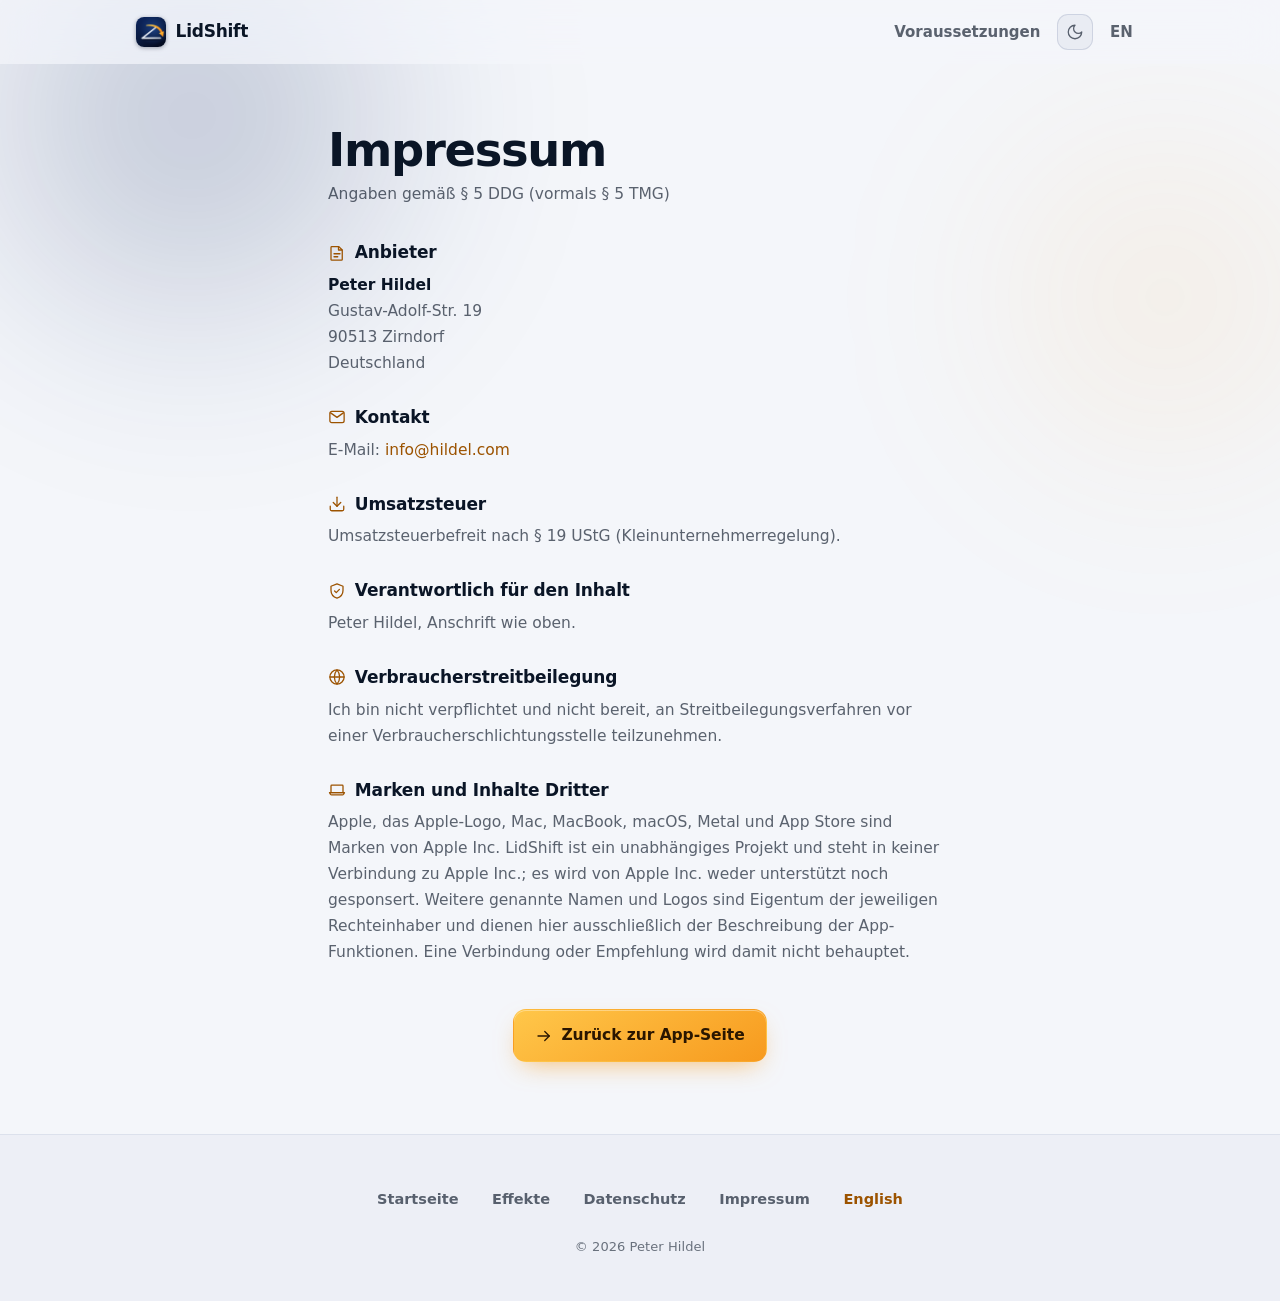
==== impressum-de.html @ c19d1894 "Add LidShift landing page matching app develop Static English/German landing page with interactive l" ====
<!DOCTYPE html>
<html lang="de" class="dark">
<head>
  <meta charset="UTF-8">
  <meta name="viewport" content="width=device-width, initial-scale=1.0">
  <title>Impressum | LidShift</title>
  <meta name="description" content="Impressum und Anbieterkennzeichnung für LidShift.">
  <meta name="robots" content="noindex">
  <link rel="alternate" hreflang="en" href="https://v4ulthunt3r.github.io/lidshift-website/impressum.html">
  <link rel="alternate" hreflang="de" href="https://v4ulthunt3r.github.io/lidshift-website/impressum-de.html">
  <meta name="theme-color" content="#070E1C" media="(prefers-color-scheme: dark)">
  <meta name="theme-color" content="#F4F6FA" media="(prefers-color-scheme: light)">
  <link rel="icon" href="assets/favicon-64.png" sizes="64x64" type="image/png">
  <link rel="icon" href="assets/favicon-32.png" sizes="32x32" type="image/png">
  <link rel="apple-touch-icon" href="assets/apple-touch-icon.png">
  <script>
    (function () {
      try {
        var saved = localStorage.getItem('theme');
        if (saved === 'light') document.documentElement.classList.remove('dark');
        else if (saved === 'dark') document.documentElement.classList.add('dark');
        else if (window.matchMedia('(prefers-color-scheme: light)').matches)
          document.documentElement.classList.remove('dark');
      } catch (e) {}
    })();
  </script>
  <link rel="stylesheet" href="assets/landing.css?v=2">
</head>
<body>
<a class="skip" href="#main">Zum Inhalt springen</a>

<div class="ambient" aria-hidden="true"><i class="amb amb-1"></i><i class="amb amb-2"></i></div>

<svg class="lidshift-icons" aria-hidden="true" focusable="false"><defs>
<symbol id="i-laptop" viewBox="0 0 24 24"><path d="M5 5.5h14a1 1 0 0 1 1 1v9H4v-9a1 1 0 0 1 1-1Z"/><path d="M2 15.5h20l-1.4 2.3a1.6 1.6 0 0 1-1.4.7H4.8a1.6 1.6 0 0 1-1.4-.7Z"/></symbol>
<symbol id="i-angle" viewBox="0 0 24 24"><path d="M3.5 19.5h17"/><path d="M3.5 19.5 15.5 6"/><path d="M19.2 12.4a8.2 8.2 0 0 0-2.6-4.6"/></symbol>
<symbol id="i-glass" viewBox="0 0 24 24"><rect x="3.5" y="3.5" width="17" height="17" rx="3"/><path d="M3.5 12.5h17"/><path d="M6.5 8h5M6.5 16.8h3"/></symbol>
<symbol id="i-shutter" viewBox="0 0 24 24"><rect x="3.5" y="3.5" width="17" height="17" rx="3"/><path d="M3.5 10.5h17" /><path d="M4 7h16M4 4.6h16" /></symbol>
<symbol id="i-paper" viewBox="0 0 24 24"><path d="M6 2.8h8.4L19 7.4V21a.8.8 0 0 1-.8.8H6a.8.8 0 0 1-.8-.8V3.6A.8.8 0 0 1 6 2.8Z"/><path d="M14 2.9v4.6h4.7"/><path d="M8 12.5h7M8 16.3h4.5"/></symbol>
<symbol id="i-tv" viewBox="0 0 24 24"><rect x="2.5" y="5.5" width="19" height="13" rx="2.5"/><path d="M8 2.5l4 3 4-3"/><path d="M6 12h12"/></symbol>
<symbol id="i-dim" viewBox="0 0 24 24"><circle cx="12" cy="12" r="3.4"/><path d="M12 4.2V2.5M12 21.5v-1.7M5.5 5.5 4.3 4.3M19.7 19.7l-1.2-1.2M4.2 12H2.5M21.5 12h-1.7"/></symbol>
<symbol id="i-sliders" viewBox="0 0 24 24"><path d="M4 7h9M17.5 7H20M4 17h3M11.5 17H20"/><circle cx="15" cy="7" r="2.3"/><circle cx="9" cy="17" r="2.3"/></symbol>
<symbol id="i-gauge" viewBox="0 0 24 24"><path d="M3.2 17.5a9.5 9.5 0 1 1 17.6 0"/><path d="M12 13.5 16 9.8"/><circle cx="12" cy="14.4" r="1.4"/></symbol>
<symbol id="i-power" viewBox="0 0 24 24"><path d="M12 3.2v8"/><path d="M6.6 6.4a7.5 7.5 0 1 0 10.8 0"/></symbol>
<symbol id="i-cpu" viewBox="0 0 24 24"><rect x="6.5" y="6.5" width="11" height="11" rx="2.2"/><path d="M10 3.5v2.6M14 3.5v2.6M10 17.9v2.6M14 17.9v2.6M3.5 10h2.6M3.5 14h2.6M17.9 10h2.6M17.9 14h2.6"/></symbol>
<symbol id="i-lock" viewBox="0 0 24 24"><rect x="4" y="10.5" width="16" height="10.5" rx="2.5"/><path d="M7.8 10.5V7.2a4.2 4.2 0 0 1 8.4 0v3.3"/></symbol>
<symbol id="i-shield" viewBox="0 0 24 24"><path d="M12 2.5 4 5.7v5.6c0 4.6 3.2 8.6 8 10.2 4.8-1.6 8-5.6 8-10.2V5.7Z"/><path d="m8.8 12 2.2 2.2 4.2-4.4"/></symbol>
<symbol id="i-check" viewBox="0 0 24 24"><path d="m4.5 12.5 5 5 10-11"/></symbol>
<symbol id="i-check-circle" viewBox="0 0 24 24"><circle cx="12" cy="12" r="9.2"/><path d="m8 12.3 2.8 2.8L16.2 9"/></symbol>
<symbol id="i-info" viewBox="0 0 24 24"><circle cx="12" cy="12" r="9.2"/><path d="M12 10.8v6M12 7.6h.01"/></symbol>
<symbol id="i-moon" viewBox="0 0 24 24"><path d="M12 3a6 6 0 0 0 9 9 9 9 0 1 1-9-9Z"/></symbol>
<symbol id="i-sun" viewBox="0 0 24 24"><circle cx="12" cy="12" r="4"/><path d="M12 2v2M12 20v2M4.9 4.9l1.4 1.4M17.7 17.7l1.4 1.4M2 12h2M20 12h2M4.9 19.1l1.4-1.4M17.7 6.3l1.4-1.4"/></symbol>
<symbol id="i-arrow-right" viewBox="0 0 24 24"><path d="M4 12h15"/><path d="m13 6 6 6-6 6"/></symbol>
<symbol id="i-arrow-down" viewBox="0 0 24 24"><path d="M12 4.5v15"/><path d="m6 13.5 6 6 6-6"/></symbol>
<symbol id="i-hand" viewBox="0 0 24 24"><path d="M8 11V5.4a1.9 1.9 0 0 1 3.8 0V11"/><path d="M11.8 11V4.3a1.9 1.9 0 0 1 3.8 0V11"/><path d="M15.6 11.6V6.9a1.9 1.9 0 0 1 3.8 0V14a7.5 7.5 0 0 1-7.5 7.5h-.8a7 7 0 0 1-6.6-4.7L3 13.2a1.9 1.9 0 0 1 3.3-1.8L8 13.6V11"/></symbol>
<symbol id="i-mail" viewBox="0 0 24 24"><rect x="2.5" y="4.5" width="19" height="15" rx="2.5"/><path d="m3.5 6.5 8.5 6 8.5-6"/></symbol>
<symbol id="i-note" viewBox="0 0 24 24"><path d="M5 3.5h9.5L19 8v12.5a1 1 0 0 1-1 1H5a1 1 0 0 1-1-1v-16a1 1 0 0 1 1-1Z"/><path d="M14 3.6V8h4.6"/><path d="M8 13h8M8 17h5"/></symbol>
<symbol id="i-globe" viewBox="0 0 24 24"><circle cx="12" cy="12" r="9.5"/><path d="M2.6 12h18.8"/><path d="M12 2.5a14.5 14.5 0 0 1 0 19 14.5 14.5 0 0 1 0-19Z"/></symbol>
<symbol id="i-download" viewBox="0 0 24 24"><path d="M21 15v4a2 2 0 0 1-2 2H5a2 2 0 0 1-2-2v-4"/><path d="m7 10 5 5 5-5"/><path d="M12 15V3"/></symbol>
<symbol id="i-eye-off" viewBox="0 0 24 24"><path d="M10.6 6.2A9.7 9.7 0 0 1 12 6c5.5 0 9.5 6 9.5 6a17 17 0 0 1-3 3.6"/><path d="M6.6 7.6A17 17 0 0 0 2.5 12S6.5 18 12 18a9.6 9.6 0 0 0 4.1-.9"/><path d="M9.9 9.9a3 3 0 0 0 4.2 4.2"/><path d="m3 3 18 18"/></symbol>
<symbol id="i-wifi-off" viewBox="0 0 24 24"><path d="M2.5 8.5a14 14 0 0 1 6-3.3M15 5.3a14 14 0 0 1 6.5 3.2"/><path d="M6 12.2a9 9 0 0 1 3-1.9M18 12.2a9 9 0 0 0-2.2-1.5"/><path d="M9.4 15.8a4.2 4.2 0 0 1 5.2 0"/><path d="M12 19.2h.01"/><path d="m3 3 18 18"/></symbol>
<symbol id="i-code" viewBox="0 0 24 24"><path d="m8.5 8-4.5 4 4.5 4M15.5 8l4.5 4-4.5 4"/></symbol>
</defs></svg>

<div id="nav-top" aria-hidden="true"></div>
<nav class="nav">
  <div class="wrap nav-inner">
    <a class="brand" href="index-de.html">
      <img src="assets/icon-256.png" alt="" width="30" height="30">
      <span>LidShift</span>
    </a>
    <div class="nav-right">
      <a class="nav-link hide-sm" href="index-de.html#requirements">Voraussetzungen</a>
      <button id="theme-toggle" class="icon-btn" type="button" aria-label="Zwischen hellem und dunklem Erscheinungsbild wechseln" aria-pressed="true">
        <svg class="ico" id="theme-icon" aria-hidden="true"><use href="#i-moon"/></svg>
      </button>
      <a class="nav-link" href="impressum.html" hreflang="en" lang="en">EN</a>
    </div>
  </div>
</nav>

<main class="doc" id="main">
  <h1>Impressum</h1>
  <p class="doc-meta">Angaben gemäß § 5 DDG (vormals § 5 TMG)</p>

  <section>
    <h2><svg class="ico" aria-hidden="true"><use href="#i-note"/></svg> Anbieter</h2>
    <p>
      <strong>Peter Hildel</strong><br>
      Gustav-Adolf-Str. 19<br>
      90513 Zirndorf<br>
      Deutschland
    </p>
  </section>

  <section>
    <h2><svg class="ico" aria-hidden="true"><use href="#i-mail"/></svg> Kontakt</h2>
    <p>E-Mail: <a href="mailto:info@hildel.com">info@hildel.com</a></p>
  </section>

  <section>
    <h2><svg class="ico" aria-hidden="true"><use href="#i-download"/></svg> Umsatzsteuer</h2>
    <p>Umsatzsteuerbefreit nach § 19 UStG (Kleinunternehmerregelung).</p>
  </section>

  <section>
    <h2><svg class="ico" aria-hidden="true"><use href="#i-shield"/></svg> Verantwortlich für den Inhalt</h2>
    <p>Peter Hildel, Anschrift wie oben.</p>
  </section>

  <section>
    <h2><svg class="ico" aria-hidden="true"><use href="#i-globe"/></svg> Verbraucherstreitbeilegung</h2>
    <p>
      Ich bin nicht verpflichtet und nicht bereit, an Streitbeilegungsverfahren vor einer
      Verbraucherschlichtungsstelle teilzunehmen.
    </p>
  </section>

  <section>
    <h2><svg class="ico" aria-hidden="true"><use href="#i-laptop"/></svg> Marken und Inhalte Dritter</h2>
    <p>
      Apple, das Apple-Logo, Mac, MacBook, macOS, Metal und App Store sind Marken von Apple Inc.
      LidShift ist ein unabhängiges Projekt und steht in keiner Verbindung zu Apple Inc.; es wird von
      Apple Inc. weder unterstützt noch gesponsert. Weitere genannte Namen und Logos sind Eigentum der
      jeweiligen Rechteinhaber und dienen hier ausschließlich der Beschreibung der App-Funktionen. Eine
      Verbindung oder Empfehlung wird damit nicht behauptet.
    </p>
  </section>

  <div class="back">
    <a href="index-de.html" class="btn btn-primary">
      <svg class="ico" aria-hidden="true"><use href="#i-arrow-right"/></svg> Zurück zur App-Seite
    </a>
  </div>
</main>

<footer class="footer">
  <div class="wrap">
    <div class="footer-links">
      <a href="index-de.html">Startseite</a>
      <a href="index-de.html#effects">Effekte</a>
      <a href="index-de.html#privacy">Datenschutz</a>
      <a href="impressum-de.html">Impressum</a>
      <a class="lang" href="impressum.html" hreflang="en" lang="en">English</a>
    </div>
    <p class="footer-note tiny">© <span id="year">2026</span> Peter Hildel</p>
  </div>
</footer>

<script src="assets/site.js?v=1"></script>
</body>
</html>
---- assets/landing.css ----
/* LidShift — landing page styles.
   Dark-first, because the product is about a screen going quiet.
   Tokens are declared on :root (light) and overridden for .dark so the
   toggle wins in both directions; nothing gets its only value in a
   media query. */

:root {
  --bg: #F4F6FA;
  --bg-deep: #E8ECF3;
  --panel: #FFFFFF;
  --surface: rgba(13, 37, 95, 0.045);
  --surface-2: rgba(13, 37, 95, 0.075);
  --hairline: rgba(13, 37, 95, 0.12);
  --hairline-soft: rgba(13, 37, 95, 0.07);

  --text: #0A1526;
  --text-sec: rgba(10, 21, 38, 0.66);
  --text-ter: rgba(10, 21, 38, 0.58);

  --accent: #F79A1E;          /* fills, glows, the lid arc */
  --accent-warm: #FFC74A;
  --accent-ink: #9C5300;      /* accent as text/links on light */
  --accent-grad-1: #E08A00;   /* the headline gradient, contrast-safe per theme */
  --accent-grad-2: #B25A00;
  --navy: #0D255F;
  --navy-deep: #050D22;

  --nav-bg: rgba(244, 246, 250, 0.72);
  --card: rgba(255, 255, 255, 0.72);
  --card-solid: #FFFFFF;
  --shadow-card: 0 1px 2px rgba(10, 21, 38, 0.05), 0 12px 34px -14px rgba(10, 21, 38, 0.18);
  --shadow-lift: 0 2px 6px rgba(10, 21, 38, 0.07), 0 28px 60px -24px rgba(10, 21, 38, 0.28);

  /* Spacing scales with type so a larger system text size does not break layout. */
  --gutter: clamp(1.25rem, 4vw, 2.5rem);
  --section-y: clamp(4.5rem, 11vh, 8rem);
  --radius-lg: 22px;
  --radius: 16px;
  --radius-sm: 11px;

  color-scheme: light;
}

.dark {
  --bg: #070E1C;
  --bg-deep: #04080F;
  --panel: #0C1730;
  --surface: rgba(255, 255, 255, 0.05);
  --surface-2: rgba(255, 255, 255, 0.085);
  --hairline: rgba(255, 255, 255, 0.11);
  --hairline-soft: rgba(255, 255, 255, 0.06);

  --text: #F3F6FB;
  --text-sec: rgba(236, 241, 248, 0.66);
  --text-ter: rgba(236, 241, 248, 0.55);

  --accent: #FFA524;
  --accent-warm: #FFC74A;
  --accent-ink: #FFB645;
  --accent-grad-1: #FFC74A;
  --accent-grad-2: #FFA524;

  --nav-bg: rgba(7, 14, 28, 0.68);
  --card: rgba(255, 255, 255, 0.045);
  --card-solid: #0C1730;
  --shadow-card: 0 1px 0 rgba(255, 255, 255, 0.04) inset, 0 16px 40px -18px rgba(0, 0, 0, 0.7);
  --shadow-lift: 0 1px 0 rgba(255, 255, 255, 0.06) inset, 0 30px 70px -26px rgba(0, 0, 0, 0.85);

  color-scheme: dark;
}

*, *::before, *::after { box-sizing: border-box; }

html {
  -webkit-text-size-adjust: 100%;
  scroll-behavior: smooth;
  scroll-padding-top: 5.5rem;
}

body {
  margin: 0;
  background: var(--bg);
  color: var(--text);
  font-family: -apple-system, BlinkMacSystemFont, "SF Pro Text", system-ui, "Segoe UI", sans-serif;
  font-size: 1rem;
  line-height: 1.6;
  -webkit-font-smoothing: antialiased;
  text-rendering: optimizeLegibility;
  overflow-x: hidden;
}

/* ---------- Ambient light ------------------------------------------------ */
/* A slow, wide wash behind everything — the icon's navy and amber, nothing
   moving fast enough to distract. Semi-transparent and blurred, per the
   large-moving-object rule. */
.ambient {
  position: fixed;
  inset: 0;
  z-index: -1;
  overflow: hidden;
  pointer-events: none;
}
.ambient i {
  position: absolute;
  display: block;
  border-radius: 50%;
  filter: blur(90px);
  opacity: 0.5;
}
.amb-1 { width: 46vw; height: 46vw; top: -14vw; left: -8vw;  background: radial-gradient(circle, rgba(13,37,95,.55), transparent 70%); }
.amb-2 { width: 38vw; height: 38vw; top: 6vh;  right: -10vw; background: radial-gradient(circle, rgba(255,165,36,.24), transparent 70%); }
.amb-3 { width: 44vw; height: 44vw; top: 92vh; left: 12vw;   background: radial-gradient(circle, rgba(13,37,95,.42), transparent 70%); }
.dark .amb-1 { background: radial-gradient(circle, rgba(21,58,140,.5), transparent 70%); }
.dark .amb-2 { background: radial-gradient(circle, rgba(255,165,36,.17), transparent 70%); }
.dark .amb-3 { background: radial-gradient(circle, rgba(13,37,95,.55), transparent 70%); }

/* ---------- Layout ------------------------------------------------------- */
.wrap { width: 100%; max-width: 68rem; margin-inline: auto; padding-inline: var(--gutter); }
.wrap-narrow { max-width: 48rem; }
section { padding-block: var(--section-y); }
.stack { display: grid; gap: 1rem; }

/* ---------- Typography --------------------------------------------------- */
/* Tracking and leading are size-specific: tight and slightly negative as the
   type grows, near-zero for body copy. */
h1, h2, h3, h4 {
  font-family: -apple-system, BlinkMacSystemFont, "SF Pro Display", system-ui, sans-serif;
  margin: 0;
  font-weight: 700;
  text-wrap: balance;
}
h1 {
  font-size: clamp(2.4rem, 6.4vw, 4.2rem);
  line-height: 1.03;
  letter-spacing: -0.028em;
}
h2 {
  font-size: clamp(1.75rem, 3.6vw, 2.6rem);
  line-height: 1.12;
  letter-spacing: -0.022em;
}
h3 {
  font-size: 1.0625rem;
  line-height: 1.35;
  letter-spacing: -0.008em;
  font-weight: 650;
}
p { margin: 0; }
a { color: var(--accent-ink); text-decoration: none; }
a:hover { text-decoration: underline; text-underline-offset: 3px; }
strong { font-weight: 650; }

.eyebrow {
  font-size: 0.75rem;
  font-weight: 680;
  letter-spacing: 0.1em;   /* positive tracking: small text needs air */
  text-transform: uppercase;
  color: var(--accent-ink);
}
.lede {
  font-size: clamp(1.0625rem, 1.7vw, 1.25rem);
  line-height: 1.55;
  color: var(--text-sec);
  letter-spacing: -0.006em;
  max-width: 40ch;
}
.section-head { display: grid; gap: 0.85rem; margin-bottom: clamp(2rem, 5vw, 3.25rem); }
.section-head .lede { max-width: 52ch; }
.muted { color: var(--text-sec); }
.tiny { font-size: 0.8125rem; line-height: 1.55; color: var(--text-ter); letter-spacing: 0.005em; }
.mono { font-variant-numeric: tabular-nums; font-feature-settings: "tnum"; }
code, .code {
  font-family: ui-monospace, SFMono-Regular, Menlo, Consolas, monospace;
  font-size: 0.8em;
  padding: 0.16em 0.42em;
  border-radius: 6px;
  background: var(--surface-2);
  color: var(--text);
  white-space: nowrap;
}

/* ---------- Nav ---------------------------------------------------------- */
#nav-top { position: absolute; top: 0; height: 1px; width: 100%; }
.nav {
  position: sticky;
  top: 0;
  z-index: 50;
  background: var(--nav-bg);
  backdrop-filter: blur(22px) saturate(180%);
  -webkit-backdrop-filter: blur(22px) saturate(180%);
}
/* Scroll edge, not a permanent hairline: the soft fade only appears once
   content actually runs beneath the bar. */
.nav::after {
  content: "";
  position: absolute;
  left: 0; right: 0; top: 100%;
  height: 22px;
  background: linear-gradient(to bottom, var(--nav-bg), transparent);
  opacity: 0;
  transition: opacity 260ms ease;
  pointer-events: none;
}
.nav.scrolled::after { opacity: 1; }
.nav.scrolled { border-bottom: 1px solid var(--hairline-soft); }
.nav-inner {
  height: 4rem;
  display: flex;
  align-items: center;
  justify-content: space-between;
  gap: 1rem;
}
.brand {
  display: inline-flex;
  align-items: center;
  gap: 0.6rem;
  color: var(--text);
  font-weight: 680;
  letter-spacing: -0.015em;
  font-size: 1.0625rem;
}
.brand:hover { text-decoration: none; }
.brand img { width: 30px; height: 30px; border-radius: 8px; box-shadow: 0 1px 4px rgba(5,13,34,.35); }
.nav-right { display: flex; align-items: center; gap: 0.35rem; }
.nav-link {
  color: var(--text-sec);
  font-size: 0.9375rem;
  font-weight: 550;
  padding: 0.5rem 0.7rem;
  border-radius: 9px;
  transition: color 140ms ease, background-color 140ms ease;
}
.nav-link:hover { color: var(--text); background: var(--surface); text-decoration: none; }
@media (max-width: 40rem) { .nav-link.hide-sm { display: none; } }

.icon-btn {
  display: grid;
  place-items: center;
  width: 2.25rem;
  height: 2.25rem;
  border: 1px solid var(--hairline);
  border-radius: 11px;
  background: var(--surface);
  color: var(--text-sec);
  cursor: pointer;
  padding: 0;
  transition: transform 110ms ease-out, background-color 140ms ease, color 140ms ease;
}
.icon-btn:hover { color: var(--text); background: var(--surface-2); }
.icon-btn:active { transform: scale(0.94); }   /* feedback on press, not release */

.ico { width: 1.125rem; height: 1.125rem; fill: none; stroke: currentColor; stroke-width: 1.7; stroke-linecap: round; stroke-linejoin: round; }
.lidshift-icons { display: none; }

/* ---------- Buttons ------------------------------------------------------ */
.btn {
  display: inline-flex;
  align-items: center;
  justify-content: center;
  gap: 0.5rem;
  padding: 0.8rem 1.35rem;
  border: 1px solid transparent;
  border-radius: 13px;
  font-size: 0.9688rem;
  font-weight: 620;
  letter-spacing: -0.004em;
  cursor: pointer;
  font-family: inherit;
  transition: transform 110ms ease-out, box-shadow 200ms ease, background-color 160ms ease;
}
.btn:hover { text-decoration: none; }
.btn:active { transform: scale(0.975); }
.btn-primary {
  background: linear-gradient(150deg, var(--accent-warm), var(--accent));
  color: #2A1600;
  box-shadow: 0 1px 0 rgba(255,255,255,.35) inset, 0 10px 26px -10px rgba(247,154,30,.65);
}
.btn-primary:hover { box-shadow: 0 1px 0 rgba(255,255,255,.4) inset, 0 14px 32px -10px rgba(247,154,30,.8); }
.btn-secondary {
  background: var(--surface);
  border-color: var(--hairline);
  color: var(--text);
  backdrop-filter: blur(10px);
  -webkit-backdrop-filter: blur(10px);
}
.btn-secondary:hover { background: var(--surface-2); }
.btn-row { display: flex; flex-wrap: wrap; gap: 0.75rem; align-items: center; }

/* ---------- Hero -------------------------------------------------------- */
.hero { padding-block: clamp(3rem, 8vh, 5.5rem) clamp(2rem, 5vh, 3rem); }
.hero-grid {
  display: grid;
  gap: clamp(2.25rem, 5vw, 4rem);
  align-items: center;
}
@media (min-width: 62rem) {
  .hero-grid { grid-template-columns: minmax(0, 0.95fr) minmax(0, 1.05fr); }
}
.hero-copy { display: grid; gap: 1.35rem; justify-items: start; }
.hero-icon {
  width: clamp(72px, 11vw, 96px);
  height: clamp(72px, 11vw, 96px);
  border-radius: 22%;
  box-shadow: var(--shadow-lift);
}
.hero h1 .accent {
  background: linear-gradient(120deg, var(--accent-grad-1), var(--accent-grad-2));
  -webkit-background-clip: text;
  background-clip: text;
  color: transparent;
}
.pill-row { display: flex; flex-wrap: wrap; gap: 0.5rem; }
.pill {
  display: inline-flex;
  align-items: center;
  gap: 0.4rem;
  padding: 0.34rem 0.7rem;
  border: 1px solid var(--hairline);
  border-radius: 999px;
  background: var(--surface);
  font-size: 0.8125rem;
  font-weight: 560;
  color: var(--text-sec);
  letter-spacing: 0.002em;
}
.pill .ico { width: 0.9375rem; height: 0.9375rem; }

/* ---------- The lid demo ------------------------------------------------- */
/* The whole product is one continuous gesture, so the page lets you perform
   it: grab the lid, move it, watch the desktop answer 1:1. */
.demo {
  position: relative;
  border: 1px solid var(--hairline);
  border-radius: var(--radius-lg);
  background: linear-gradient(170deg, rgba(13,37,95,.1), rgba(13,37,95,.02));
  box-shadow: var(--shadow-lift);
  padding: clamp(1.1rem, 2.6vw, 1.75rem);
  backdrop-filter: blur(18px);
  -webkit-backdrop-filter: blur(18px);
}
.dark .demo { background: linear-gradient(170deg, rgba(30,72,160,.16), rgba(4,8,15,.5)); }

.stage {
  position: relative;
  aspect-ratio: 4 / 3;
  display: flex;
  align-items: flex-end;
  justify-content: center;
  touch-action: none;          /* the lid owns vertical dragging */
  user-select: none;
  -webkit-user-select: none;
}

/* --- The MacBook --- */
.mac { position: relative; width: 88%; }
.mac-base {
  position: relative;
  height: 2.4%;
  min-height: 9px;
  border-radius: 0 0 7px 7px;
  background: linear-gradient(180deg, #D8DDE6, #9AA3B2 55%, #767F8F);
  box-shadow: 0 10px 26px -10px rgba(4,8,15,.75);
}
.dark .mac-base { background: linear-gradient(180deg, #AEB6C4, #6B7382 55%, #474E5C); }
.mac-base::before {   /* the notch you slide a finger into */
  content: "";
  position: absolute;
  left: 50%; top: 0;
  width: 16%; height: 42%;
  transform: translateX(-50%);
  border-radius: 0 0 6px 6px;
  background: rgba(4,8,15,.28);
}
.mac-shadow {
  position: absolute;
  left: 6%; right: 6%; top: 100%;
  height: 26px;
  background: radial-gradient(ellipse at center top, rgba(4,8,15,.5), transparent 72%);
  filter: blur(5px);
  pointer-events: none;
}

.lid-hinge {
  position: absolute;
  left: 0; right: 0; bottom: 100%;
  transform-origin: 50% 100%;      /* rotates about the hinge, like the real thing */
  will-change: transform;
  cursor: grab;
}
.lid-hinge:active { cursor: grabbing; }
.lid-hinge.dragging { cursor: grabbing; }

.lid {
  position: relative;
  padding: 2.4% 2.4% 3%;
  border-radius: 13px 13px 4px 4px;
  background: linear-gradient(185deg, #E2E7EF, #AFB8C6 60%, #8C95A4);
  box-shadow: 0 -2px 0 rgba(255,255,255,.35) inset, 0 -18px 40px -18px rgba(4,8,15,.6);
}
.dark .lid { background: linear-gradient(185deg, #B8C0CE, #7C8494 60%, #545C6B); }
.lid:focus-visible { outline: 3px solid var(--accent); outline-offset: 4px; }
.lid-hinge:focus-visible { outline: none; }

/* --- The mock desktop the effects act on --- */
/* Everything inside is sized in container units, so the scene holds its
   proportions at any width — hero, a narrow phone, or a test grid. */
.screen {
  position: relative;
  aspect-ratio: 16 / 10;
  border-radius: 6px;
  overflow: hidden;
  background: #05070E;
  isolation: isolate;
  container-type: inline-size;
}
.desktop {
  position: absolute;
  inset: 0;
  transform-origin: 50% 50%;
  background:
    radial-gradient(120% 90% at 22% 8%, rgba(255, 165, 36, 0.26), transparent 58%),
    radial-gradient(120% 100% at 84% 92%, rgba(72, 128, 255, 0.38), transparent 60%),
    linear-gradient(158deg, #14306C, #0A1836 58%, #070F24);
}
.desk-menubar {
  position: absolute;
  top: 0; left: 0; right: 0;
  height: 6.5cqw;
  display: flex;
  align-items: center;
  gap: 3cqw;
  padding-inline: 2.4cqw;
  background: rgba(6, 12, 26, 0.42);
  backdrop-filter: blur(1cqw);
  -webkit-backdrop-filter: blur(1cqw);
}
.desk-menubar i {
  display: block;
  height: 1.5cqw;
  border-radius: 0.4cqw;
  background: rgba(255, 255, 255, 0.5);
}
.desk-menubar i:nth-child(1) { width: 3cqw; background: rgba(255, 255, 255, 0.82); }
.desk-menubar i:nth-child(2) { width: 6cqw; }
.desk-menubar i:nth-child(3) { width: 4.5cqw; }
.desk-menubar i:nth-child(4) { width: 4.5cqw; }
.desk-menubar .spacer { flex: 1; background: none; }
.desk-menubar .mb-icon {
  width: 2.6cqw;
  height: 2.6cqw;
  border-radius: 0.5cqw;
  background: var(--accent-warm);
  box-shadow: 0 0 1.4cqw rgba(255, 199, 74, 0.85);
}

.desk-window {
  position: absolute;
  left: 10cqw; top: 12cqw;
  width: 58cqw;
  border-radius: 1.5cqw;
  overflow: hidden;
  background: rgba(244, 246, 250, 0.94);
  box-shadow: 0 4cqw 8cqw -3cqw rgba(2, 5, 12, 0.8);
}
.desk-window .titlebar {
  display: flex;
  align-items: center;
  gap: 1.1cqw;
  padding: 1.4cqw 1.8cqw;
  background: rgba(226, 231, 240, 0.96);
}
.desk-window .titlebar b { width: 1.6cqw; height: 1.6cqw; border-radius: 50%; background: #FF5F57; }
.desk-window .titlebar b:nth-child(2) { background: #FEBC2E; }
.desk-window .titlebar b:nth-child(3) { background: #28C840; }
.desk-window .body { padding: 2.2cqw 2.4cqw 3cqw; display: grid; gap: 1.5cqw; }
.desk-window .body i { display: block; height: 1.1cqw; border-radius: 0.6cqw; background: rgba(10, 21, 38, 0.22); }
.desk-window .body i:nth-child(1) { width: 46%; height: 1.7cqw; background: rgba(10, 21, 38, 0.5); }
.desk-window .body i:nth-child(3) { width: 88%; }
.desk-window .body i:nth-child(4) { width: 72%; }
.desk-window .body i:nth-child(5) { width: 80%; }

.desk-dock {
  position: absolute;
  bottom: 2.6cqw; left: 50%;
  transform: translateX(-50%);
  display: flex;
  gap: 1.3cqw;
  padding: 1.2cqw 1.6cqw;
  border-radius: 2.4cqw;
  background: rgba(255, 255, 255, 0.16);
  backdrop-filter: blur(1.4cqw);
  -webkit-backdrop-filter: blur(1.4cqw);
  box-shadow: 0 1.4cqw 4cqw -1.4cqw rgba(2, 5, 12, 0.7);
}
.desk-dock i { display: block; width: 4.2cqw; height: 4.2cqw; border-radius: 1.3cqw; background: linear-gradient(150deg, #7FA6FF, #3D62D8); }
.desk-dock i:nth-child(2) { background: linear-gradient(150deg, #FFC74A, #F79A1E); }
.desk-dock i:nth-child(3) { background: linear-gradient(150deg, #7CE0B0, #2FA06B); }
.desk-dock i:nth-child(4) { background: linear-gradient(150deg, #FF9A9A, #D8453D); }
.desk-dock i:nth-child(5) { background: linear-gradient(150deg, #C7A6FF, #7B4FD8); }

/* --- Effect layers. Each is driven by --p (0…1 closure progress) and
       --edge (the moving front, as a percentage of screen height), mirroring
       the ranges in the app's own fragment shader. Only the selected layer
       is mounted. --- */
.screen {
  --p: 0;
  --edge: -25;
  --roll: 0;
  --band: 100;
  --collapse: 1;
  --line: 0;
  --fade: 1;
  --dim: 0;
  --burn: -2.5;
  --ember: 0;
  --out: 1;
}

.desktop { transform: scaleY(var(--collapse)); opacity: var(--fade); }

.fx { position: absolute; inset: 0; pointer-events: none; display: none; }
.screen[data-effect="glass"]   .fx-glass,
.screen[data-effect="shutter"] .fx-shutter,
.screen[data-effect="paper"]   .fx-paper,
.screen[data-effect="crt"]     .fx-crt,
.screen[data-effect="dim"]     .fx-dim,
.screen[data-effect="dust"]    .fx-dust,
.screen[data-effect="burn"]    .fx-burn,
.screen[data-effect="freeze"]  .fx-freeze { display: block; }
.fx > span { position: absolute; display: block; }

/* Glass: frost and refraction concentrated at a rounded moving edge, with a
   top-heavy shadow that advances with closure — never a black gap. */
.fx-glass .glass-veil {
  inset: 0;
  backdrop-filter: blur(calc(var(--p) * 1.4cqw)) saturate(calc(1 - var(--p) * 0.22));
  -webkit-backdrop-filter: blur(calc(var(--p) * 1.4cqw)) saturate(calc(1 - var(--p) * 0.22));
  /* Shadow first, so it lies over the frost: lower rows darken later, but
     every row arrives at the same attenuation by full closure. */
  background:
    linear-gradient(to bottom,
      rgba(3, 7, 16, calc(var(--p) * 0.92)) 0%,
      rgba(3, 7, 16, calc(var(--p) * 0.84)) 52%,
      rgba(3, 7, 16, calc(var(--p) * 0.76)) 100%),
    linear-gradient(to bottom,
      rgba(214, 232, 248, calc(var(--p) * 0.13)) 0%,
      rgba(214, 232, 248, calc(var(--p) * 0.08)) 100%);
  -webkit-mask-image: linear-gradient(to bottom, #000 0%, #000 calc(var(--edge) * 1%), transparent calc(var(--edge) * 1% + 9%));
  mask-image: linear-gradient(to bottom, #000 0%, #000 calc(var(--edge) * 1%), transparent calc(var(--edge) * 1% + 9%));
}
.fx-glass .glass-ridge {
  left: 0; right: 0;
  top: calc(var(--edge) * 1%);
  height: 14%;
  transform: translateY(-52%);
  opacity: calc(var(--p) * 1.6);
  background: linear-gradient(to bottom,
    rgba(255, 255, 255, 0) 0%,
    rgba(214, 231, 248, 0.2) 38%,
    rgba(248, 252, 255, 0.5) 50%,
    rgba(255, 255, 255, 0.08) 62%,
    rgba(255, 255, 255, 0) 100%);
  filter: blur(0.12cqw);
}

/* Shutter: a soft dark curtain that travels fully offscreen at either end. */
.fx-shutter {
  background: linear-gradient(to bottom,
    #04070E 0%,
    #04070E calc(var(--edge) * 1%),
    rgba(4, 7, 14, 0) calc(var(--edge) * 1% + 4.5%));
}

/* Paper: the desktop curls downward into a sheet. Above the roll is black;
   the returning half shows a warm matte back. */
.fx-paper { overflow: hidden; }
.fx-paper .paper-void {
  left: 0; right: 0; top: 0;
  height: calc(var(--edge) * 1%);
  background: #04070E;
}
.fx-paper .paper-roll {
  left: -3%; right: -3%;
  top: calc(var(--edge) * 1%);
  height: 12%;
  transform: translateY(-52%);
  opacity: var(--roll);
  border-radius: 50% / 48%;
  background: linear-gradient(to bottom,
    #7E7A71 0%,
    #D6D2C8 24%,
    #F2EFE7 43%,
    #C6C2B7 68%,
    #615E57 100%);
  box-shadow: 0 16px 24px -8px rgba(2, 5, 12, 0.78);
}

/* CRT: vertical compression toward a cool light line, then black. */
.fx-crt .crt-void {
  inset: 0;
  background: #04070E;
  -webkit-mask-image: linear-gradient(to bottom, #000 0 calc(50% - var(--band) * 0.5%), transparent calc(50% - var(--band) * 0.5%) calc(50% + var(--band) * 0.5%), #000 calc(50% + var(--band) * 0.5%) 100%);
  mask-image: linear-gradient(to bottom, #000 0 calc(50% - var(--band) * 0.5%), transparent calc(50% - var(--band) * 0.5%) calc(50% + var(--band) * 0.5%), #000 calc(50% + var(--band) * 0.5%) 100%);
}
.fx-crt .crt-line {
  left: 4%; right: 4%;
  top: 50%;
  height: 2px;
  transform: translateY(-50%);
  border-radius: 2px;
  background: linear-gradient(to right, transparent, #BFE0FF, #EAF4FF, #BFE0FF, transparent);
  opacity: var(--line);
  box-shadow: 0 0 12px rgba(191, 224, 255, 0.9), 0 0 28px rgba(140, 190, 255, 0.55);
}

/* Dim: one flat veil. No capture involved. */
.fx-dim { background: #000; opacity: var(--dim); }

/* Dust: grains are drawn on a canvas by lid.js; black shows where they left. */
.fx-dust canvas { position: absolute; inset: 0; width: 100%; height: 100%; display: block; }

/* Burn: the intact desktop is the hole in a sheet of ash. The front moves in
   by the same distance from every edge (the screen is 16:10, hence 0.625),
   and an SVG displacement makes it ragged. */
.fx-burn { filter: url(#burn-edge); opacity: var(--out, 1); }
.fx-burn .burn-hole {
  top: calc(var(--burn) * 1%);
  bottom: calc(var(--burn) * 1%);
  left: calc(var(--burn) * 0.625%);
  right: calc(var(--burn) * 0.625%);
  border-radius: 2.2cqw;
  box-shadow:
    inset 0 0 0.9cqw 0.2cqw rgba(255, 110, 20, calc(var(--ember, 0) * 0.75)),
    inset 0 0 4cqw 1.2cqw rgba(24, 9, 3, calc(var(--ember, 0) * 0.7)),
    0 0 0 0.3cqw rgba(255, 190, 90, var(--ember, 0)),
    0 0 1.3cqw 0.7cqw rgba(255, 58, 6, calc(var(--ember, 0) * 0.9)),
    0 0 4.5cqw 1.6cqw rgba(60, 16, 4, 0.95),
    0 0 0 200cqw #0A0706;
}

/* Freeze & Shatter: shards built by lid.js, each a copy of the desktop.
   The #ice filter tints, frosts and bends the whole layer at once. */
.screen[data-effect="freeze"] > .desktop { visibility: hidden; }
.fx-freeze { filter: url(#ice); }
.fx-freeze .shard { position: absolute; inset: 0; will-change: transform; }
.fx-freeze .shard .desktop *,
.fx-freeze .shard .desktop { -webkit-backdrop-filter: none; backdrop-filter: none; }
.fx-freeze .shard svg { position: absolute; inset: 0; width: 100%; height: 100%; overflow: visible; }
.fx-freeze .shard polygon { fill: none; vector-effect: non-scaling-stroke; }
.fx-freeze .shard .rim { stroke: rgba(190, 232, 255, 0.85); stroke-width: 3.2; }
.fx-freeze .shard .crack { stroke: rgba(4, 24, 42, 0.9); stroke-width: 1.1; }

/* --- Demo chrome --- */
.demo-top {
  display: flex;
  align-items: flex-end;
  justify-content: space-between;
  gap: 1rem;
  margin-bottom: 0.5rem;
}
.angle-readout {
  display: flex;
  align-items: baseline;
  gap: 0.08rem;
  font-family: -apple-system, BlinkMacSystemFont, "SF Pro Display", system-ui, sans-serif;
}
.angle-readout .value {
  font-size: clamp(1.9rem, 4.6vw, 2.6rem);
  font-weight: 620;
  letter-spacing: -0.03em;
  line-height: 1;
  font-variant-numeric: tabular-nums;
}
.angle-readout .unit {
  font-size: clamp(1.2rem, 2.8vw, 1.65rem);
  font-weight: 500;
  color: var(--text-ter);
  letter-spacing: -0.02em;
}
.angle-label { font-size: 0.75rem; font-weight: 640; letter-spacing: 0.09em; text-transform: uppercase; color: var(--text-ter); }

.grab-hint {
  display: inline-flex;
  align-items: center;
  gap: 0.4rem;
  padding: 0.3rem 0.65rem;
  border-radius: 999px;
  background: var(--surface-2);
  border: 1px solid var(--hairline);
  font-size: 0.8125rem;
  font-weight: 560;
  color: var(--text-sec);
  transition: opacity 320ms ease;
}
.grab-hint.gone { opacity: 0; }

.effect-picker {
  display: grid;
  grid-template-columns: repeat(4, minmax(0, 1fr));
  gap: 0.5rem;
  margin-top: 1.1rem;
}

/* The cards echo the app's own menu-bar panel: same tint, same checkmark. */
.fx-card {
  position: relative;
  display: grid;
  gap: 0.3rem;
  justify-items: center;
  padding: 0.7rem 0.4rem 0.6rem;
  border: 1px solid transparent;
  border-radius: 12px;
  background: var(--surface);
  color: var(--text-sec);
  font-family: inherit;
  font-size: 0.8125rem;
  font-weight: 600;
  line-height: 1.2;
  text-align: center;
  cursor: pointer;
  transition: transform 110ms ease-out, background-color 160ms ease, color 160ms ease, border-color 160ms ease;
}
.fx-card:hover { background: var(--surface-2); color: var(--text); }
.fx-card:active { transform: scale(0.97); }
.fx-card .ico { width: 1.25rem; height: 1.25rem; }
.fx-card[aria-pressed="true"] {
  background: color-mix(in srgb, var(--accent) 14%, transparent);
  border-color: color-mix(in srgb, var(--accent) 34%, transparent);
  color: var(--text);
}
.fx-card[aria-pressed="true"] .ico { color: var(--accent-ink); }
.fx-card .tick {
  position: absolute;
  top: 5px; right: 6px;
  width: 0.75rem; height: 0.75rem;
  color: var(--accent-ink);
  opacity: 0;
  transition: opacity 160ms ease;
}
.fx-card[aria-pressed="true"] .tick { opacity: 1; }

.demo-caption {
  margin-top: 0.9rem;
  margin-bottom: 0.6rem;
  min-height: 2.6em;
  font-size: 0.875rem;
  line-height: 1.5;
  color: var(--text-sec);
}
.demo-caption b { color: var(--text); font-weight: 640; }

.slider-row { display: flex; align-items: center; gap: 0.75rem; margin-top: 0.9rem; }
.slider-row label { font-size: 0.8125rem; font-weight: 560; color: var(--text-ter); white-space: nowrap; }
input[type="range"] {
  -webkit-appearance: none;
  appearance: none;
  flex: 1;
  height: 2.25rem;
  background: none;
  cursor: pointer;
}
input[type="range"]::-webkit-slider-runnable-track {
  height: 5px;
  border-radius: 3px;
  background: var(--surface-2);
}
input[type="range"]::-webkit-slider-thumb {
  -webkit-appearance: none;
  width: 1.1rem; height: 1.1rem;
  margin-top: -0.3rem;
  border-radius: 50%;
  background: #fff;
  border: 1px solid var(--hairline);
  box-shadow: 0 1px 4px rgba(4,8,15,.4);
}
input[type="range"]::-moz-range-track { height: 5px; border-radius: 3px; background: var(--surface-2); }
input[type="range"]::-moz-range-thumb { width: 1.1rem; height: 1.1rem; border: 1px solid var(--hairline); border-radius: 50%; background: #fff; }
input[type="range"]:focus-visible { outline: 3px solid var(--accent); outline-offset: 3px; border-radius: 6px; }

/* ---------- Cards / features -------------------------------------------- */
.grid { display: grid; gap: 1rem; }
.grid-3 { grid-template-columns: repeat(auto-fit, minmax(15.5rem, 1fr)); }
.grid-2 { grid-template-columns: repeat(auto-fit, minmax(19rem, 1fr)); }

.card {
  padding: 1.4rem 1.35rem;
  border: 1px solid var(--hairline);
  border-radius: var(--radius);
  background: var(--card);
  box-shadow: var(--shadow-card);
  backdrop-filter: blur(14px);
  -webkit-backdrop-filter: blur(14px);
  display: grid;
  gap: 0.55rem;
  align-content: start;
}
.card p { font-size: 0.9375rem; line-height: 1.58; color: var(--text-sec); }
.card-icon {
  display: grid;
  place-items: center;
  width: 2.4rem; height: 2.4rem;
  margin-bottom: 0.3rem;
  border-radius: 11px;
  background: color-mix(in srgb, var(--accent) 15%, transparent);
  color: var(--accent-ink);
}
.card-icon .ico { width: 1.25rem; height: 1.25rem; stroke-width: 1.8; }

/* A two-column split for the privacy statement. */
.split {
  display: grid;
  gap: clamp(1.75rem, 4vw, 3rem);
  align-items: center;
}
@media (min-width: 58rem) { .split { grid-template-columns: 1fr 1fr; } }

.checklist { display: grid; gap: 0.85rem; margin: 0; padding: 0; list-style: none; }
.checklist li {
  display: grid;
  grid-template-columns: 1.5rem 1fr;
  gap: 0.7rem;
  font-size: 0.9375rem;
  line-height: 1.55;
  color: var(--text-sec);
}
.checklist .ico {
  width: 1.25rem; height: 1.25rem;
  margin-top: 0.18rem;
  color: var(--accent-ink);
  stroke-width: 2.1;
}
.checklist b { color: var(--text); font-weight: 640; }

/* Effects table-ish list */
.effect-list { display: grid; gap: 0.6rem; }
.effect-item {
  display: grid;
  grid-template-columns: 2.6rem 1fr;
  gap: 1rem;
  align-items: start;
  padding: 1rem 1.1rem;
  border: 1px solid var(--hairline);
  border-radius: var(--radius);
  background: var(--card);
  backdrop-filter: blur(12px);
  -webkit-backdrop-filter: blur(12px);
}
.effect-item .glyph {
  display: grid;
  place-items: center;
  width: 2.6rem; height: 2.6rem;
  border-radius: 10px;
  background: var(--surface-2);
  color: var(--text);
}
.effect-item h3 { margin-bottom: 0.15rem; }
.effect-item p { font-size: 0.9063rem; color: var(--text-sec); line-height: 1.5; }

/* Callout — the honest note about what this is */
.callout {
  padding: 1.35rem 1.4rem;
  border: 1px solid color-mix(in srgb, var(--accent) 30%, transparent);
  border-radius: var(--radius);
  background: color-mix(in srgb, var(--accent) 9%, transparent);
  display: grid;
  gap: 0.6rem;
}
.callout h3 { display: flex; align-items: center; gap: 0.5rem; }
.callout h3 .ico { color: var(--accent-ink); }
.callout p { font-size: 0.9375rem; line-height: 1.6; color: var(--text-sec); }

/* Requirements strip */
.spec-list { display: grid; gap: 0; margin: 0; padding: 0; }
.spec-list > div {
  display: grid;
  grid-template-columns: minmax(8rem, 13rem) 1fr;
  gap: 1rem;
  padding: 0.85rem 0;
  border-bottom: 1px solid var(--hairline-soft);
  font-size: 0.9375rem;
}
.spec-list > div:last-child { border-bottom: 0; }
.spec-list dt { color: var(--text-ter); font-weight: 560; }
.spec-list dd { margin: 0; color: var(--text); }
@media (max-width: 34rem) {
  .spec-list > div { grid-template-columns: 1fr; gap: 0.15rem; }
}

/* Final CTA */
.cta {
  position: relative;
  overflow: hidden;
  padding: clamp(2.25rem, 6vw, 3.75rem);
  border: 1px solid var(--hairline);
  border-radius: var(--radius-lg);
  background: linear-gradient(150deg, rgba(13,37,95,.14), rgba(255,165,36,.09));
  box-shadow: var(--shadow-card);
  text-align: center;
  display: grid;
  gap: 1.15rem;
  justify-items: center;
}
.dark .cta { background: linear-gradient(150deg, rgba(21,58,140,.28), rgba(255,165,36,.08)); }

/* ---------- Doc pages (Impressum) --------------------------------------- */
.doc { max-width: 44rem; margin-inline: auto; padding: clamp(2.5rem, 7vh, 4.5rem) var(--gutter) clamp(3rem, 8vh, 5rem); }
.doc h1 { font-size: clamp(2rem, 5vw, 2.9rem); margin-bottom: 0.4rem; }
.doc-meta { color: var(--text-ter); font-size: 0.9375rem; margin-bottom: 2.25rem; }
.doc section { padding: 0; margin-bottom: 2rem; }
.doc h2 {
  display: flex;
  align-items: center;
  gap: 0.55rem;
  font-size: 1.0625rem;
  font-weight: 660;
  letter-spacing: -0.008em;
  margin-bottom: 0.6rem;
}
.doc h2 .ico { width: 1.125rem; height: 1.125rem; color: var(--accent-ink); }
.doc p { color: var(--text-sec); font-size: 0.9688rem; line-height: 1.68; }
.doc p strong { color: var(--text); }
.doc .back { text-align: center; margin-top: 2.75rem; }

/* ---------- Footer ------------------------------------------------------- */
.footer {
  border-top: 1px solid var(--hairline-soft);
  padding-block: 2.75rem;
  background: color-mix(in srgb, var(--bg-deep) 60%, transparent);
}
.footer-links {
  display: flex;
  flex-wrap: wrap;
  gap: 0.1rem 0.9rem;
  justify-content: center;
  margin-bottom: 1.1rem;
}
/* Padded to a comfortable touch target rather than a bare line of text. */
.footer-links a {
  display: inline-block;
  padding: 0.55rem 0.6rem;
  border-radius: 9px;
  color: var(--text-sec);
  font-size: 0.9063rem;
  font-weight: 550;
}
.footer-links a:hover { color: var(--text); }
.footer-links a.lang { color: var(--accent-ink); }
.footer-note { text-align: center; }

/* ---------- Accessibility ----------------------------------------------- */
:focus-visible { outline: 3px solid var(--accent); outline-offset: 2px; border-radius: 6px; }

.skip {
  position: absolute;
  left: 0.75rem; top: -3.5rem;
  z-index: 100;
  padding: 0.6rem 1rem;
  border-radius: 10px;
  background: var(--card-solid);
  border: 1px solid var(--hairline);
  color: var(--text);
  font-weight: 600;
  transition: top 180ms ease;
}
.skip:focus { top: 0.75rem; text-decoration: none; }

.sr-only {
  position: absolute;
  width: 1px; height: 1px;
  padding: 0; margin: -1px;
  overflow: hidden;
  clip: rect(0 0 0 0);
  white-space: nowrap;
  border: 0;
}

/* Reveal on scroll — a short, non-vestibular lift. */
.reveal { opacity: 0; transform: translateY(14px); transition: opacity 620ms ease, transform 620ms cubic-bezier(.2,.8,.2,1); }
.reveal.in { opacity: 1; transform: none; }

@media (prefers-reduced-motion: reduce) {
  html { scroll-behavior: auto; }
  .reveal { opacity: 1; transform: none; transition: opacity 200ms ease; }
  .ambient { display: none; }
  .btn:active, .icon-btn:active, .fx-card:active { transform: none; }
}

@media (prefers-reduced-transparency: reduce) {
  .nav { background: var(--bg); backdrop-filter: none; -webkit-backdrop-filter: none; }
  .card, .effect-item, .demo, .btn-secondary { backdrop-filter: none; -webkit-backdrop-filter: none; background: var(--card-solid); }
  .ambient { display: none; }
}

@media (prefers-contrast: more) {
  :root { --hairline: rgba(10,21,38,.4); --text-sec: rgba(10,21,38,.86); }
  .dark { --hairline: rgba(255,255,255,.42); --text-sec: rgba(236,241,248,.88); }
  .card, .effect-item, .demo, .cta { background: var(--card-solid); }
}

@media print {
  .nav, .ambient, .demo, .footer-links { display: none; }
  body { background: #fff; color: #000; }
}
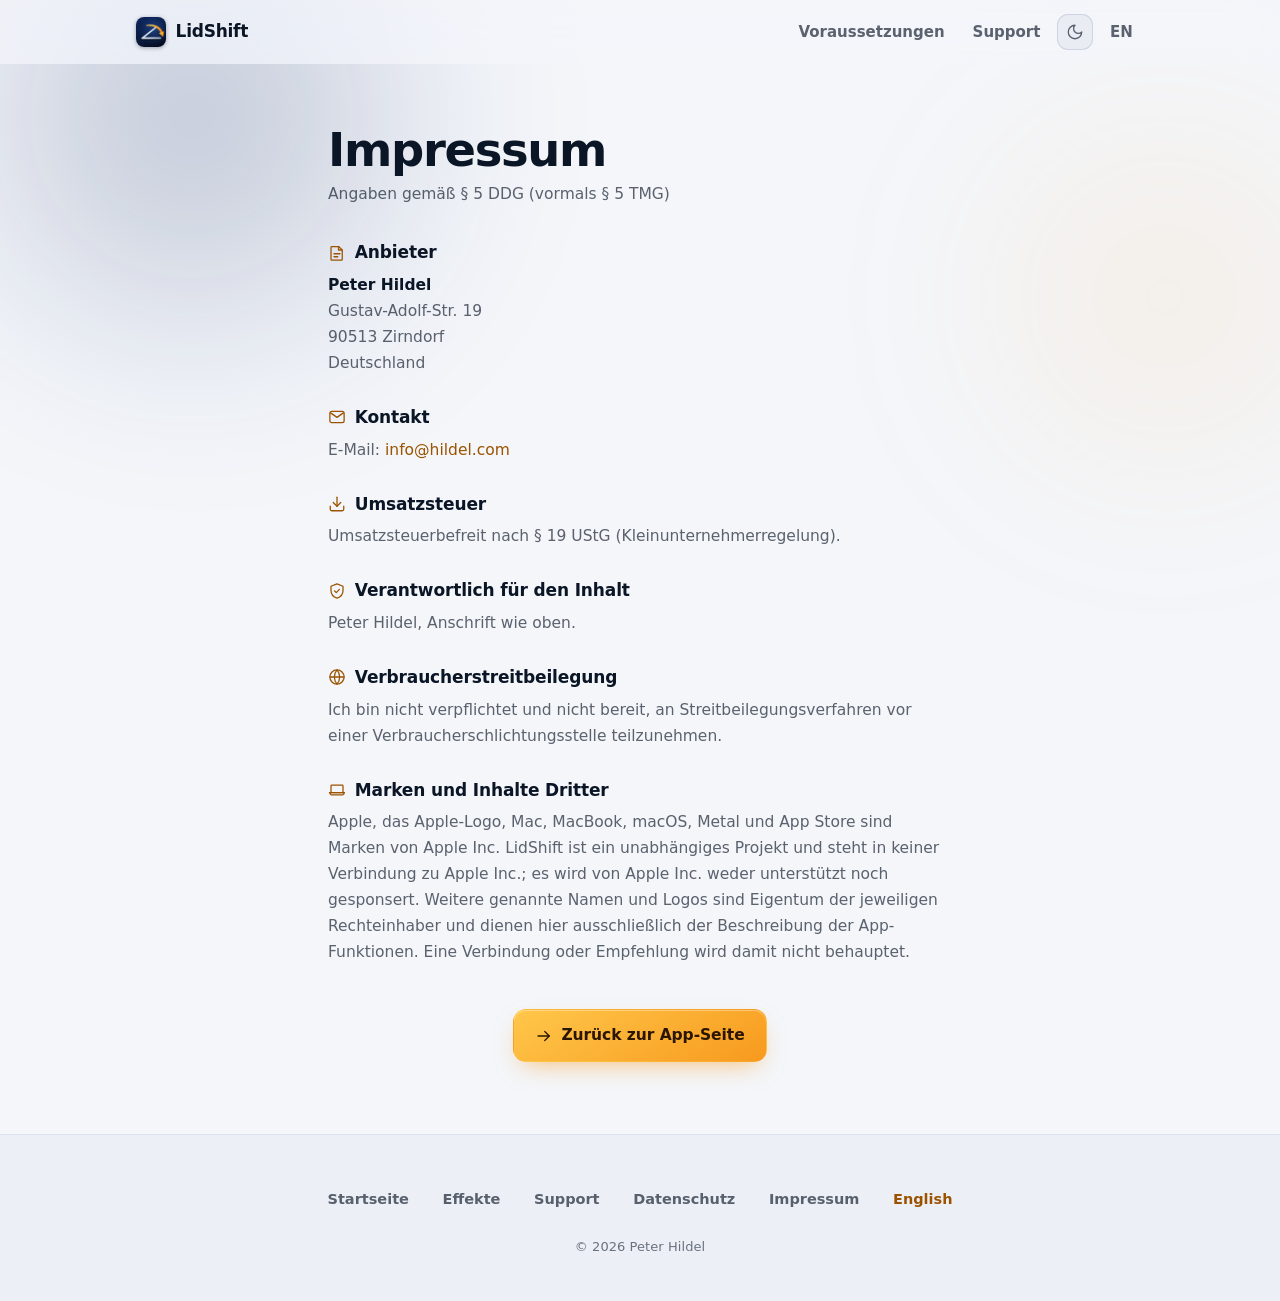
==== commit 0d49ae15: "Add support and privacy policy pages English and German support pages with contact, compatibility, t" ====
--- a/impressum-de.html
+++ b/impressum-de.html
@@ -24,7 +24,7 @@
       } catch (e) {}
     })();
   </script>
-  <link rel="stylesheet" href="assets/landing.css?v=2">
+  <link rel="stylesheet" href="assets/landing.css?v=3">
 </head>
 <body>
 <a class="skip" href="#main">Zum Inhalt springen</a>
@@ -71,6 +71,7 @@
     </a>
     <div class="nav-right">
       <a class="nav-link hide-sm" href="index-de.html#requirements">Voraussetzungen</a>
+      <a class="nav-link hide-sm" href="support-de.html">Support</a>
       <button id="theme-toggle" class="icon-btn" type="button" aria-label="Zwischen hellem und dunklem Erscheinungsbild wechseln" aria-pressed="true">
         <svg class="ico" id="theme-icon" aria-hidden="true"><use href="#i-moon"/></svg>
       </button>
@@ -139,7 +140,8 @@
     <div class="footer-links">
       <a href="index-de.html">Startseite</a>
       <a href="index-de.html#effects">Effekte</a>
-      <a href="index-de.html#privacy">Datenschutz</a>
+      <a href="support-de.html">Support</a>
+      <a href="privacy-de.html">Datenschutz</a>
       <a href="impressum-de.html">Impressum</a>
       <a class="lang" href="impressum.html" hreflang="en" lang="en">English</a>
     </div>
--- a/assets/landing.css
+++ b/assets/landing.css
@@ -920,6 +920,18 @@
 .doc p { color: var(--text-sec); font-size: 0.9688rem; line-height: 1.68; }
 .doc p strong { color: var(--text); }
 .doc .back { text-align: center; margin-top: 2.75rem; }
+.doc h3 { font-size: 1rem; color: var(--text); margin: 1.4rem 0 0.3rem; }
+.doc h2 + h3 { margin-top: 0.4rem; }
+.doc p + p { margin-top: 0.75rem; }
+.doc .doc-action { margin-top: 1.25rem; }
+.doc ul { margin: 0.75rem 0; padding-left: 1.2rem; color: var(--text-sec); font-size: 0.9688rem; line-height: 1.68; }
+.doc li + li { margin-top: 0.4rem; }
+.doc li strong { color: var(--text); }
+.doc ul + p { margin-top: 0.75rem; }
+.kv { display: grid; grid-template-columns: max-content 1fr; gap: 0.35rem 1.25rem; margin: 0 0 0.9rem; font-size: 0.9688rem; }
+.kv dt { color: var(--text-ter); }
+.kv dd { margin: 0; color: var(--text); }
+.doc code { font-size: 0.875em; white-space: normal; overflow-wrap: anywhere; }
 
 /* ---------- Footer ------------------------------------------------------- */
 .footer {
